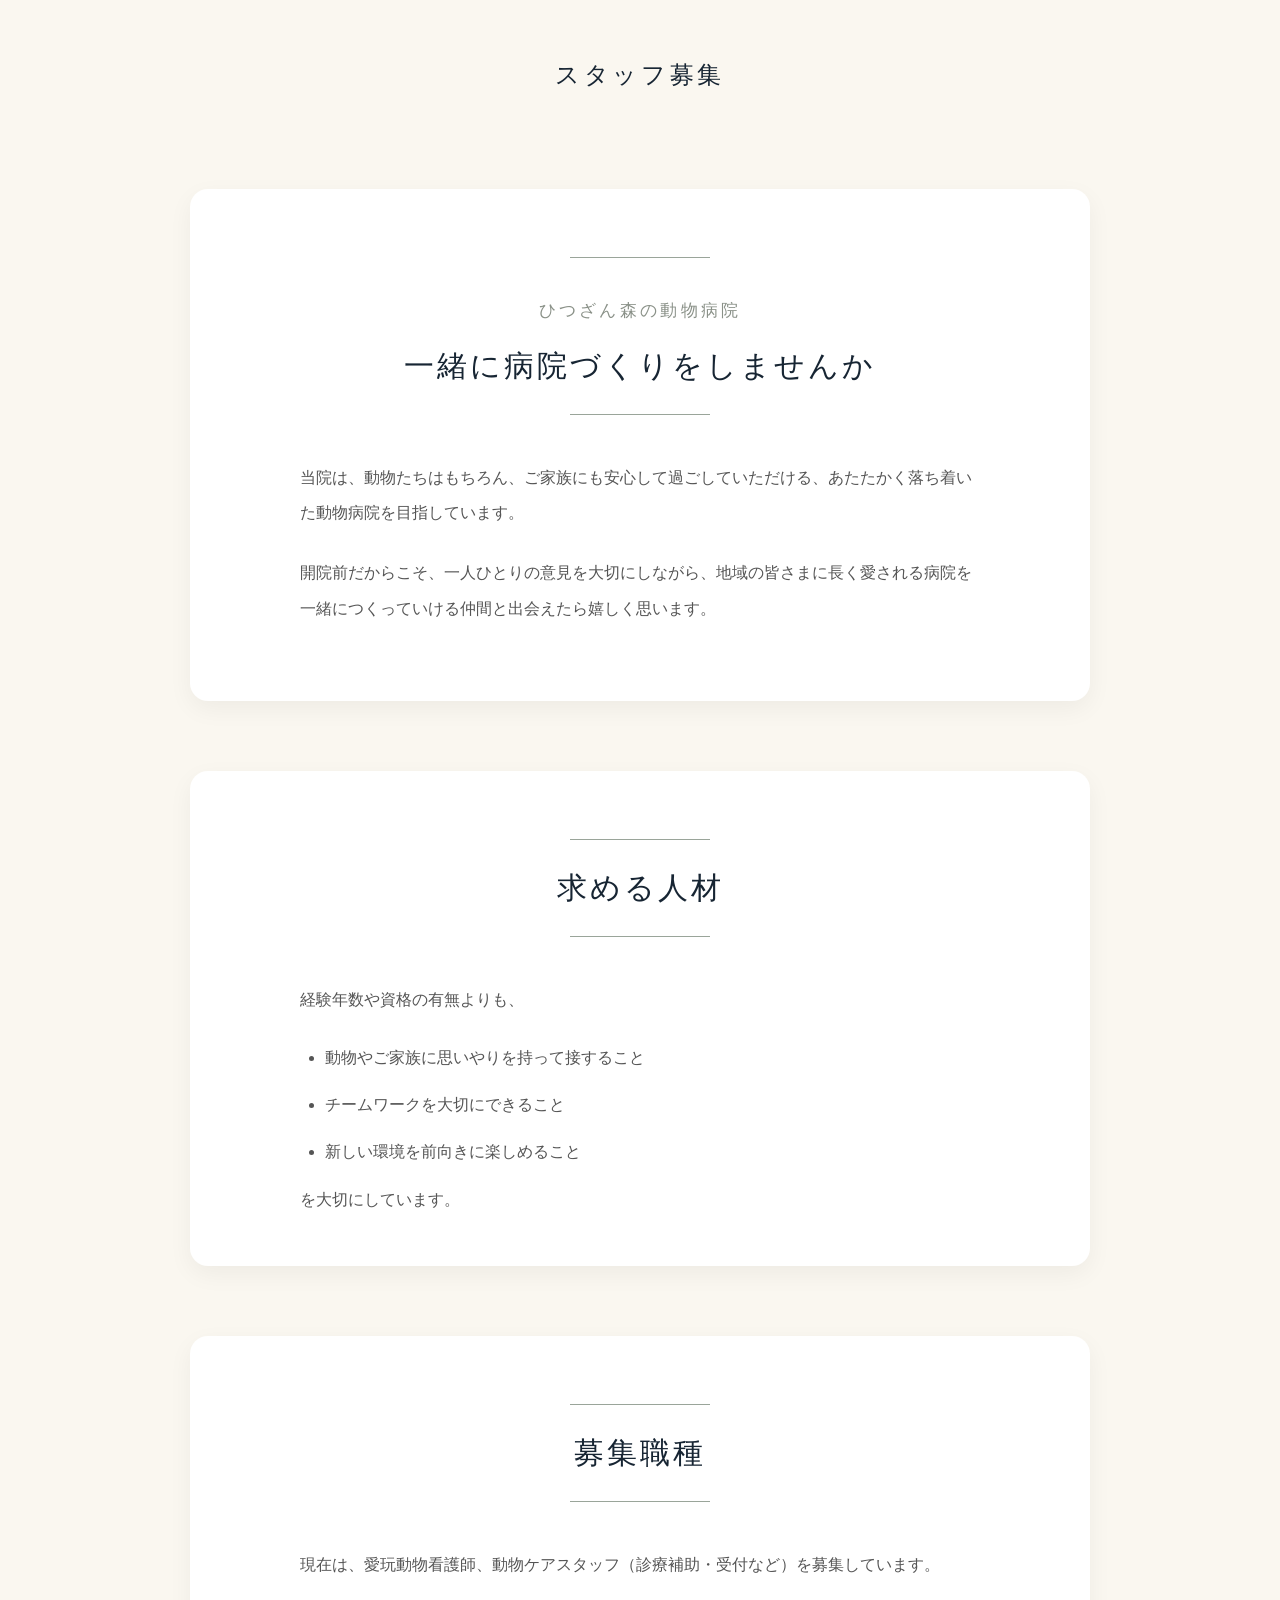
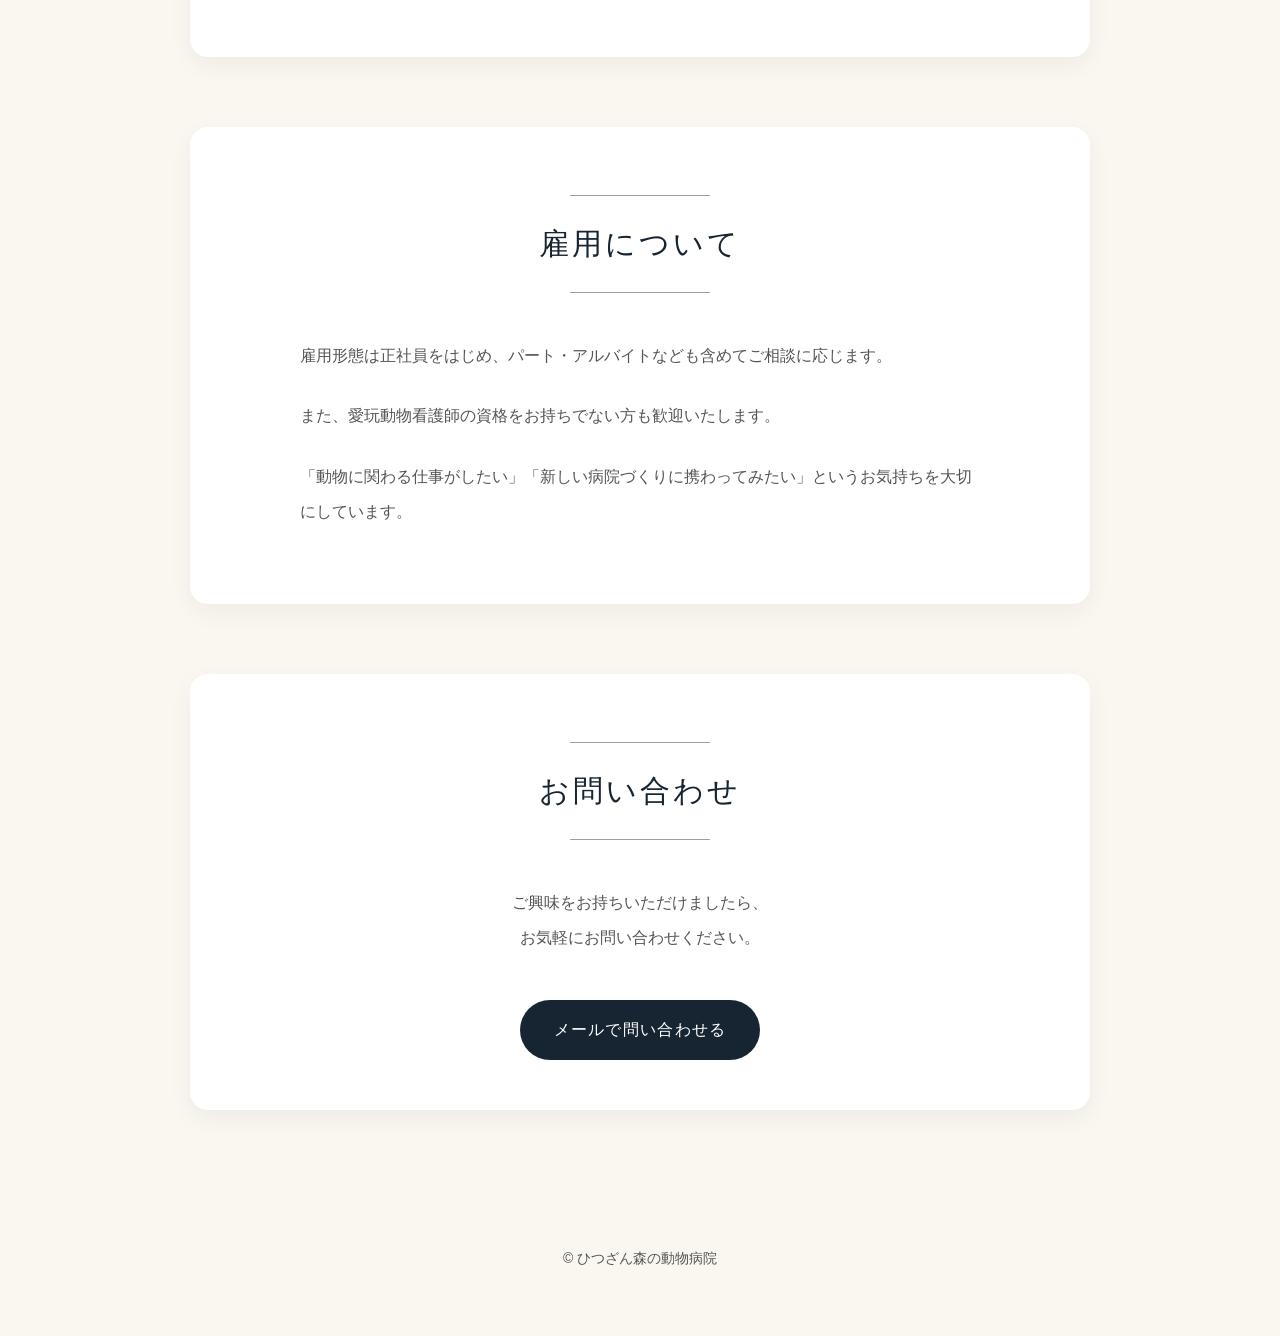
==== recruit.html @ e461d91d "Androidホームアイコン対応" ====
<!DOCTYPE html>
<html lang="ja">


<head>

<meta charset="UTF-8">

<meta name="viewport" content="width=device-width, initial-scale=1.0">


<title>
スタッフ募集｜ひつざん森の動物病院
</title>


<link rel="stylesheet" href="style.css">
<link rel="icon" href="images/favicon.png">
<link rel="apple-touch-icon" href="images/apple-touch-icon.png">
<link rel="manifest" href="manifest.json">
</head>



<body>



<header class="recruit-header">


<h1>

スタッフ募集

</h1>


</header>







<section class="section recruit-intro">


<h2>

<span class="clinic-name">
ひつざん森の動物病院
</span>

<br>

一緒に病院づくりを<span class="sp-only"><br></span>しませんか

</h2>




<div class="recruit-body">


<p>
当院は、動物たちはもちろん、ご家族にも安心して過ごしていただける、あたたかく落ち着いた動物病院を目指しています。
</p>



<p>
開院前だからこそ、一人ひとりの意見を大切にしながら、地域の皆さまに長く愛される病院を一緒につくっていける仲間と出会えたら嬉しく思います。
</p>


</div>


</section>









<section class="section">


<h2>

求める人材

</h2>




<div class="recruit-body">


<p>
経験年数や資格の有無よりも、
</p>



<ul>

<li>
動物やご家族に思いやりを持って接すること
</li>


<li>
チームワークを大切にできること
</li>


<li>
新しい環境を前向きに楽しめること
</li>


</ul>


を大切にしています。


</div>


</section>









<section class="section">


<h2>

募集職種

</h2>



<div class="recruit-body">


<p>
現在は、愛玩動物看護師、動物ケアスタッフ（診療補助・受付など）を募集しています。
</p>


</div>


</section>









<section class="section">


<h2>

雇用について

</h2>



<div class="recruit-body">


<p>
雇用形態は正社員をはじめ、パート・アルバイトなども含めてご相談に応じます。
</p>



<p>
また、愛玩動物看護師の資格をお持ちでない方も歓迎いたします。
</p>



<p>
「動物に関わる仕事がしたい」「新しい病院づくりに携わってみたい」というお気持ちを大切にしています。
</p>


</div>


</section>









<section class="section recruit-contact">


<h2>

お問い合わせ

</h2>



<p>
ご興味をお持ちいただけましたら、<br>
お気軽にお問い合わせください。
</p>



<a href="mailto:recruit@hitsuzanmorino.com" class="button">

メールで問い合わせる

</a>


</section>








<footer>

<p>
© ひつざん森の動物病院
</p>


</footer>




</body>


</html>
---- style.css ----
/* =================================
   ひつざん森の動物病院
   style.css 整理版
================================= */


/* ---------- 基本設定 ---------- */

* {
    box-sizing: border-box;
}


body {

    margin: 0;
    padding: 0;

    color: #555555;
    background-color: #faf7f0;

    font-family:
        "Noto Sans JP",
        "Hiragino Kaku Gothic ProN",
        sans-serif;

    line-height: 2;

}



/* ---------- トップ画像 ---------- */

.hero {

    width: 100%;
    max-width: 1200px;

    margin: 40px auto 0;

}


.hero img {

    width: 100%;
    height: auto;

    display: block;

}



/* ---------- カード ---------- */


.section {

    max-width: 900px;

    margin: 70px auto;

    padding: 50px 45px;

    background-color: #ffffff;

    border-radius: 18px;

    box-shadow:
        0 8px 25px rgba(0,0,0,0.05);

}



/* ---------- 見出し ---------- */


.section h2 {

    position: relative;

    margin-top: 0;
    margin-bottom: 45px;

    color: #172533;

    font-size: 30px;

    font-weight: 500;

    letter-spacing: 0.1em;

    text-align: center;

}



.clinic-name {

    display: inline-block;

    font-size: 0.55em;

    letter-spacing: 0.2em;

    color: #8a9188;

    margin-bottom: 8px;

}


/* 見出し線 */

.section h2::before,
.section h2::after {

    content: "";

    display: block;

    width: 140px;

    height: 1px;

    background-color: #9aa59a;

    margin: 18px auto;

}



/* ---------- 本文 ---------- */


.section p {

    max-width: 680px;

    margin-left: auto;
    margin-right: auto;

    margin-bottom: 25px;

    color: #555555;

    line-height: 2.2;

}



.center-text {

    text-align: center;

}



/* ---------- 日付 ---------- */


.event-date {

    text-align: center;

    margin: 35px 0;

}



.date-title {

    color: #8a9188;

    font-size: 15px;

    letter-spacing: 0.15em;

}



.date {

    color: #172533;

    font-size: 22px;

    line-height: 2;

    letter-spacing: 0.08em;

}



.event-note {

    padding: 18px;

    margin-top: 30px;

    text-align: center;

    background-color: #f7f5ef;

    border-radius: 10px;

}



/* ---------- 地図 ---------- */


.section img {

    width: 70%;

    max-width: 450px;

    height: auto;

    display: block;

    margin: 35px auto;

}



.access-text,
.parking-text {

    text-align: center;

}

/* ---------- ボタン ---------- */


.button {

    display: inline-block;

    padding: 14px 34px;

    margin-top: 20px;

    background-color: #172533;

    color: #ffffff;

    text-decoration: none;

    border-radius: 40px;

    letter-spacing: 0.08em;

    transition: 0.25s ease;

    -webkit-tap-highlight-color: transparent;

    -webkit-touch-callout: none;

}



.button:link,
.button:visited {

    color: #ffffff;

    text-decoration: none;

}



.button:hover {

    opacity: 0.85;

    transform: translateY(-2px);

}



.button:active {

    transform: translateY(0);

}



.access-button {

    text-align: center;

}



/* ---------- スタッフ募集 ---------- */


.recruit {

    border: 1px solid #d8d5cc;

    text-align: center;

}



.recruit-message {

    font-size: 18px;

    color: #172533;

    letter-spacing: 0.08em;

}



/* ---------- Instagram ---------- */


.instagram {

    text-align: center;

}



.instagram-qr img {

    width: 150px;

    max-width: 45%;

    display: block;

    margin: 25px auto;

}



/* ---------- フッター ---------- */


footer {

    text-align: center;

    padding: 50px 20px;

    color: #555;

    font-size: 14px;

}



/* ---------- recruitページ ---------- */


.recruit-header {

    text-align: center;

    padding: 35px 20px 10px;

}



.recruit-header h1 {

    color: #172533;

    font-size: 24px;

    font-weight: 400;

    letter-spacing: 0.15em;

    margin-bottom: 10px;

}



.recruit-body {

    max-width: 680px;

    margin: 0 auto;

}



.recruit-body ul {

    padding-left: 25px;

}



.recruit-body li {

    margin-bottom: 15px;

}



.recruit-contact {

    text-align: center;

}



/* スマホ専用改行 */

.sp-only {

    display: none;

}


/* ---------- スマホ ---------- */


@media screen and (max-width:768px){


    .hero {

        margin-top:20px;

    }



    .section {

        margin:40px 15px;

        padding:35px 25px;

        border-radius:14px;

    }



    .section h2 {

        font-size:24px;

        letter-spacing:0.08em;

    }



    .clinic-name {

        font-size:0.55em;

    }



    .section h2::before,
    .section h2::after {

        width:90px;

    }



    .section p {

        font-size:15px;

    }



    .section img {

        width:90%;

    }



    .button {

        width:100%;

        text-align:center;

    }



    .instagram-qr img {

        width:120px;

    }



}



/* ---------- クイックリンク ---------- */


.quick-links {

    display:flex;

    justify-content:center;

    gap:15px;

    margin:35px auto 50px;

    flex-wrap:wrap;

}



.quick-links a {

    display:block;

    padding:10px 25px;

    border:1px solid #b8bdb5;

    border-radius:4px;

    text-decoration:none;

    color:#172533;

    letter-spacing:0.12em;

    background:transparent;

    font-size:14px;

    text-align:center;

}



.quick-links a:hover {

    background-color:#f5f3ed;

}



/* ---------- クイックリンク スマホ ---------- */


@media screen and (max-width:768px){


    .quick-links {

        flex-wrap:nowrap;

        gap:8px;

    }



    .quick-links a {

        padding:9px 10px;

        font-size:12px;

        flex:1;

    }


}



/* ---------- recruitページ スマホ ---------- */


@media screen and (max-width:768px){


    .recruit-header h1 {

        font-size:24px;

    }



    .recruit-intro h2 {

        font-size:24px;

    }


}
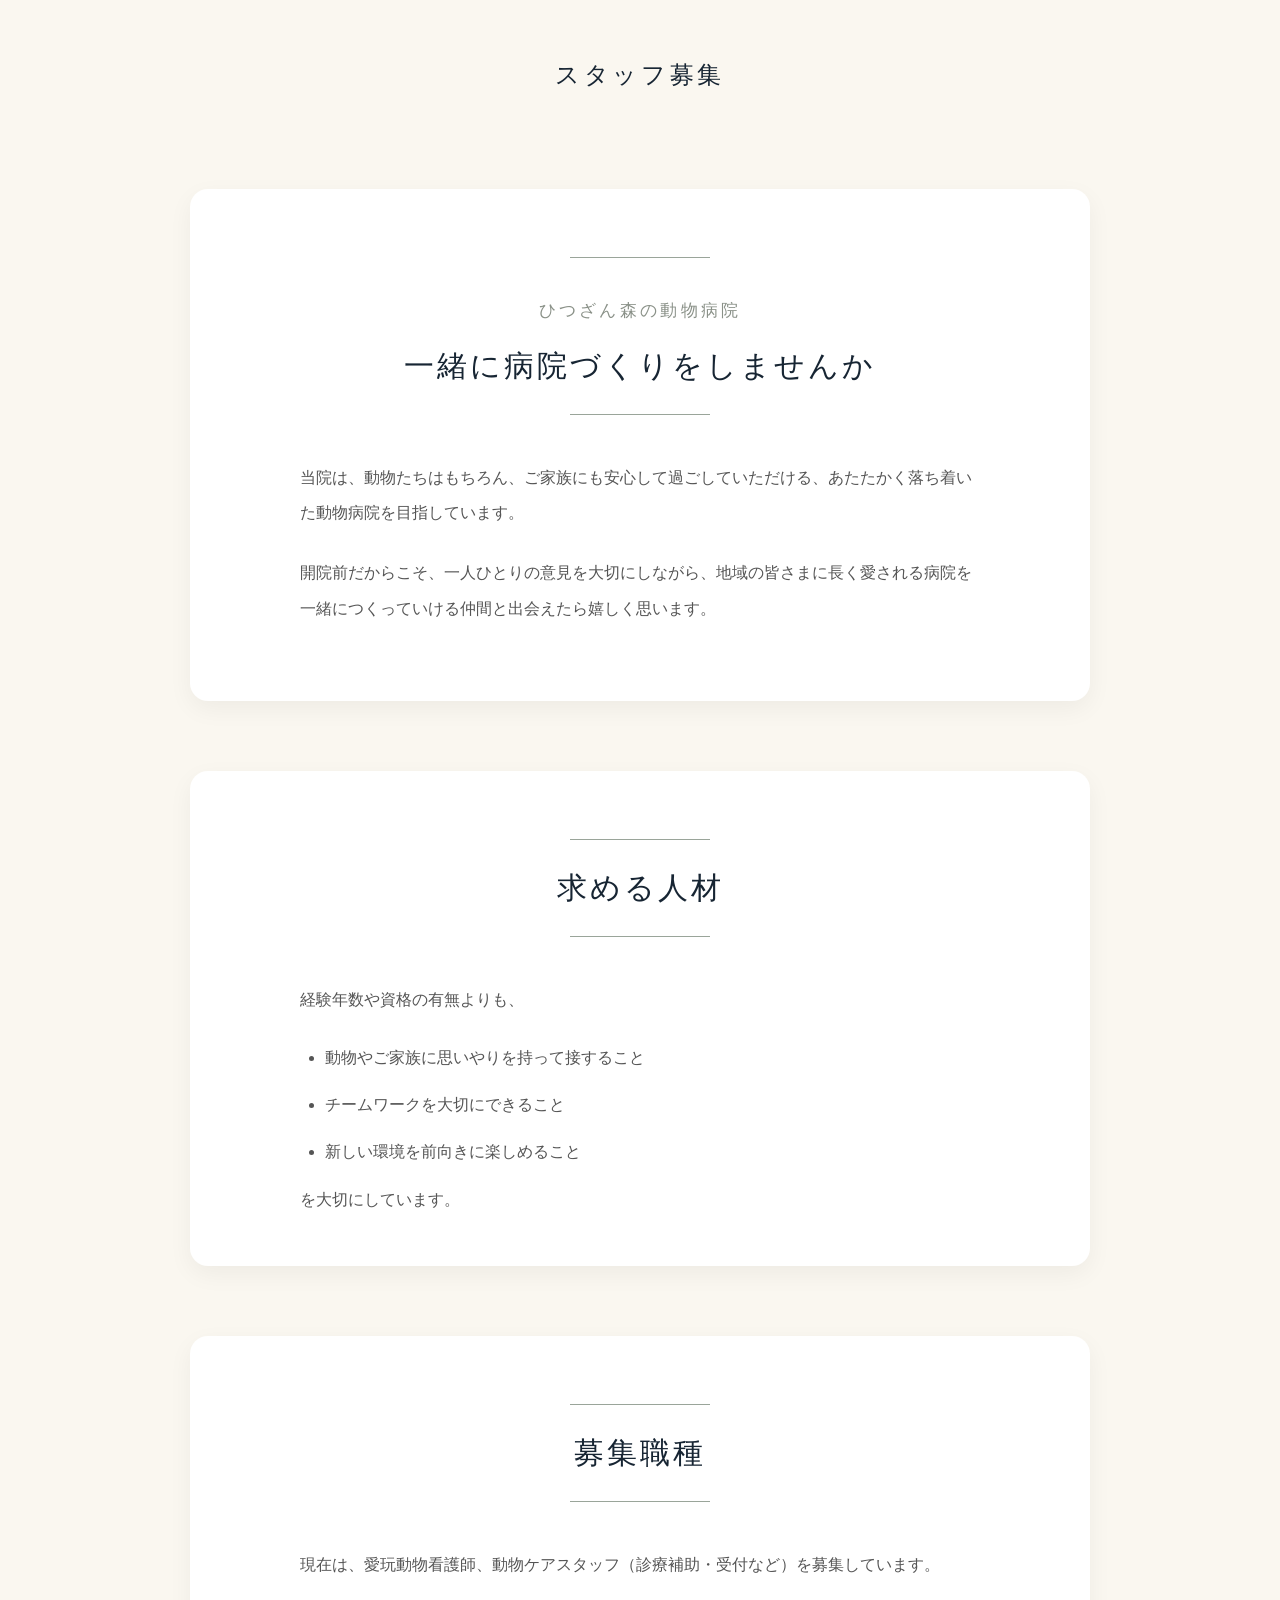
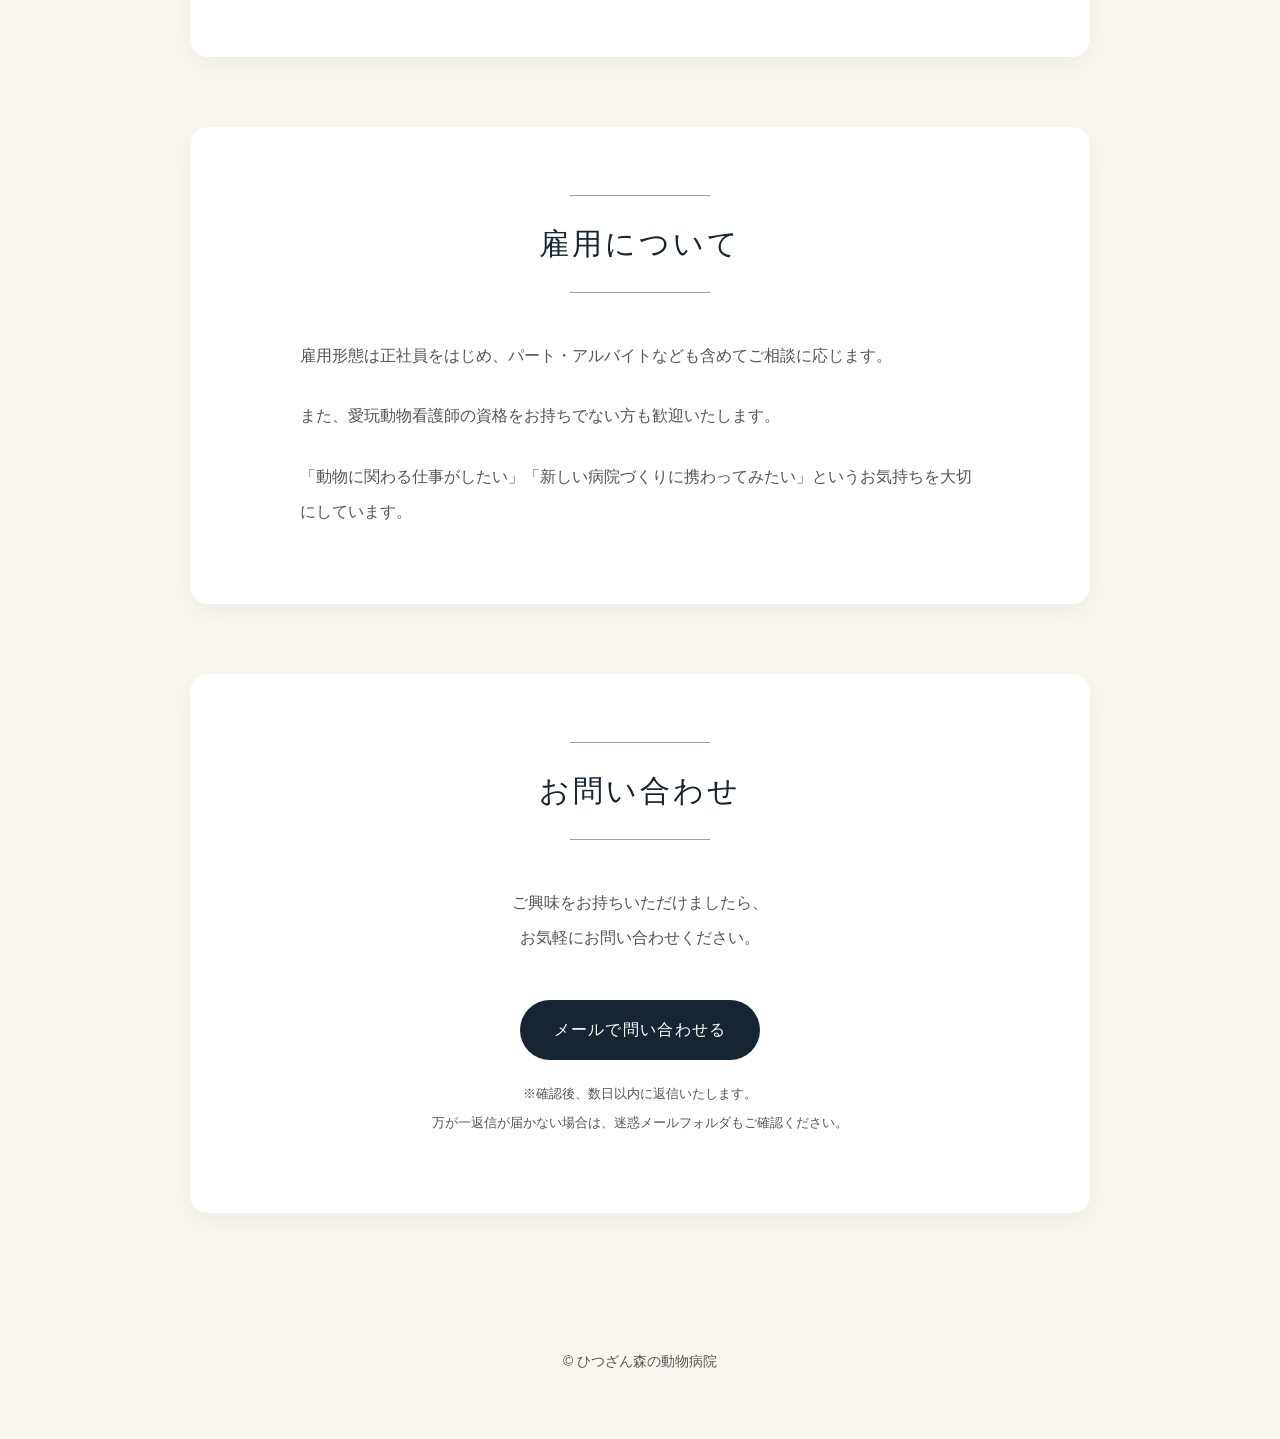
==== commit 30d6d74a: "メール注意書き追加" ====
--- a/recruit.html
+++ b/recruit.html
@@ -13,7 +13,15 @@
 スタッフ募集｜ひつざん森の動物病院
 </title>
 
-
+<!-- Google tag (gtag.js) -->
+<script async src="https://www.googletagmanager.com/gtag/js?id=G-FHLHRVP0L9"></script>
+<script>
+  window.dataLayer = window.dataLayer || [];
+  function gtag(){dataLayer.push(arguments);}
+  gtag('js', new Date());
+
+  gtag('config', 'G-FHLHRVP0L9');
+</script>
 <link rel="stylesheet" href="style.css">
 <link rel="icon" href="images/favicon.png">
 <link rel="apple-touch-icon" href="images/apple-touch-icon.png">
@@ -245,7 +253,10 @@
 メールで問い合わせる
 
 </a>
-
+<p class="mail-note">
+※確認後、数日以内に返信いたします。<br>
+万が一返信が届かない場合は、迷惑メールフォルダもご確認ください。
+</p>
 
 </section>
 
--- a/style.css
+++ b/style.css
@@ -440,7 +440,21 @@
 
 }
 
-
+/* ---------- メール注意書き ---------- */
+
+.mail-note {
+
+    margin-top: 20px;
+
+    text-align: center;
+
+    color: #888888;
+
+    font-size: 13px;
+
+    line-height: 1.8;
+
+}
 
 /* スマホ専用改行 */
 
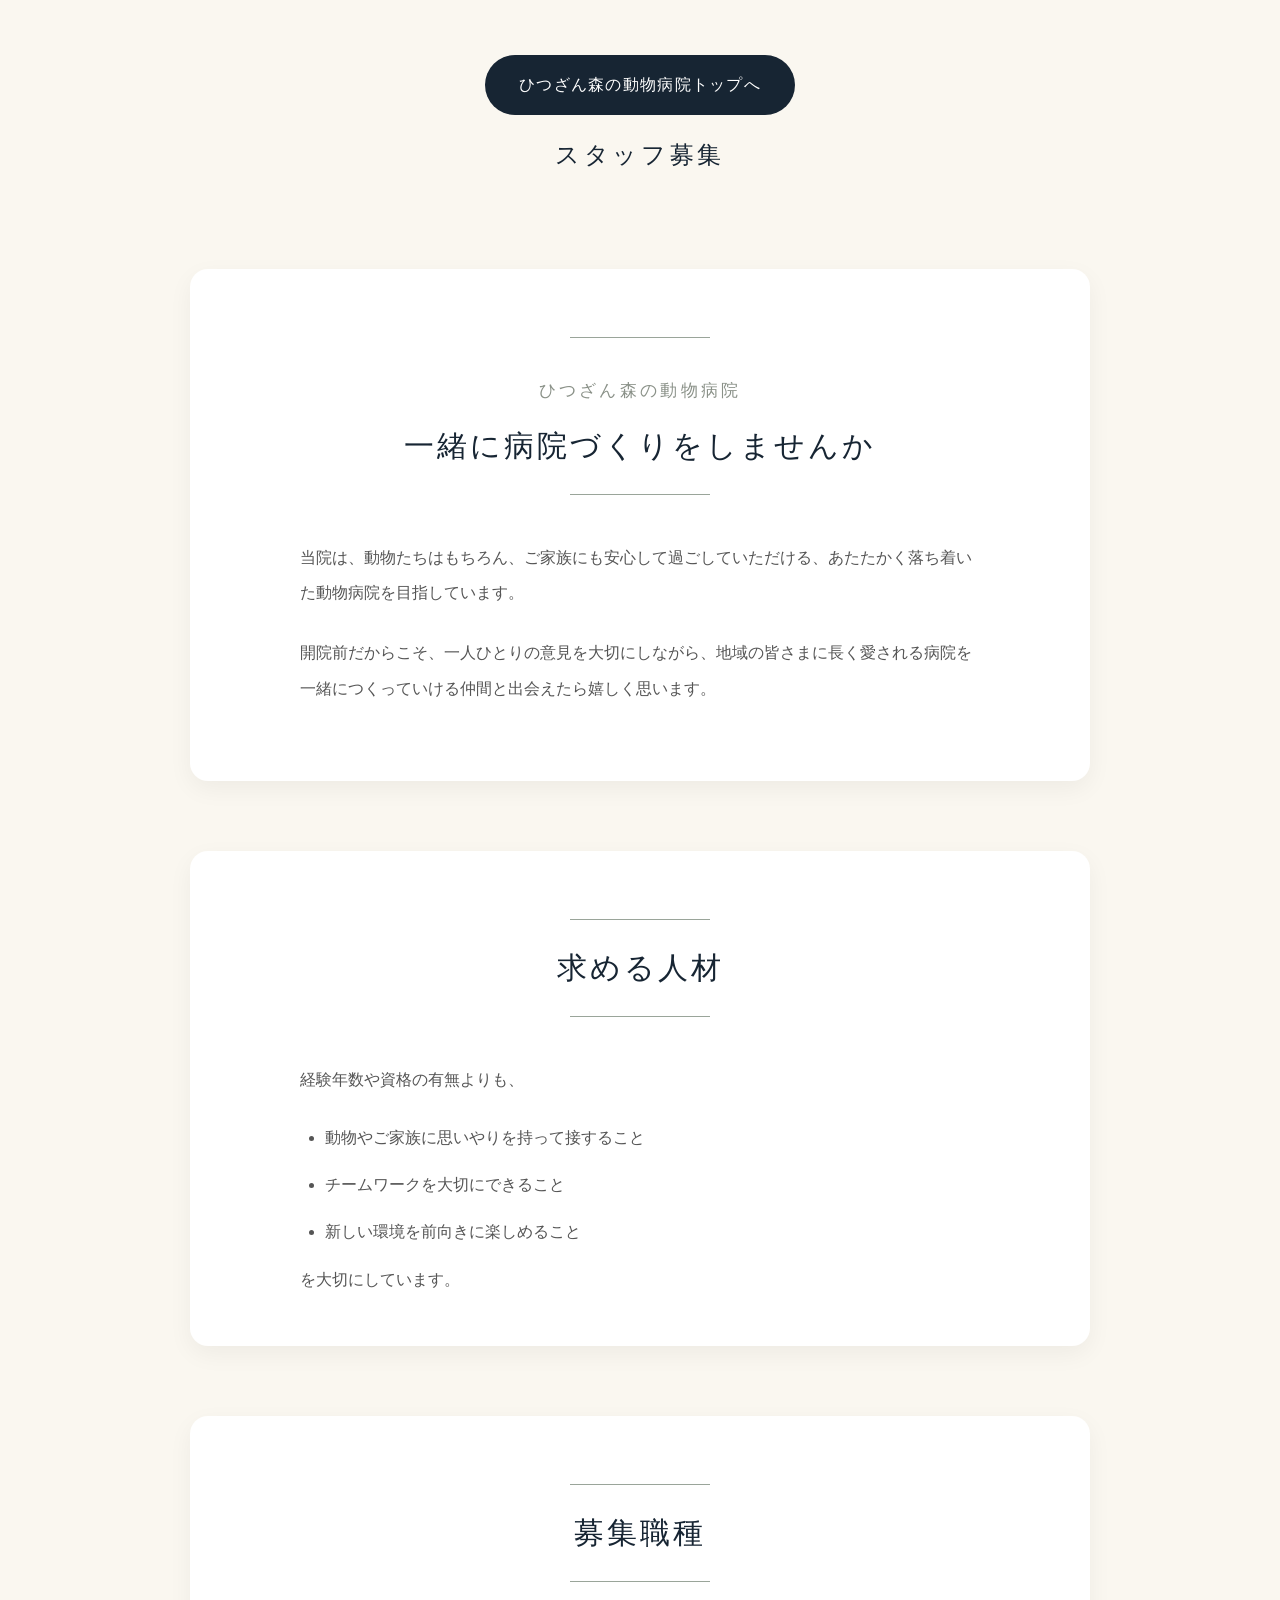
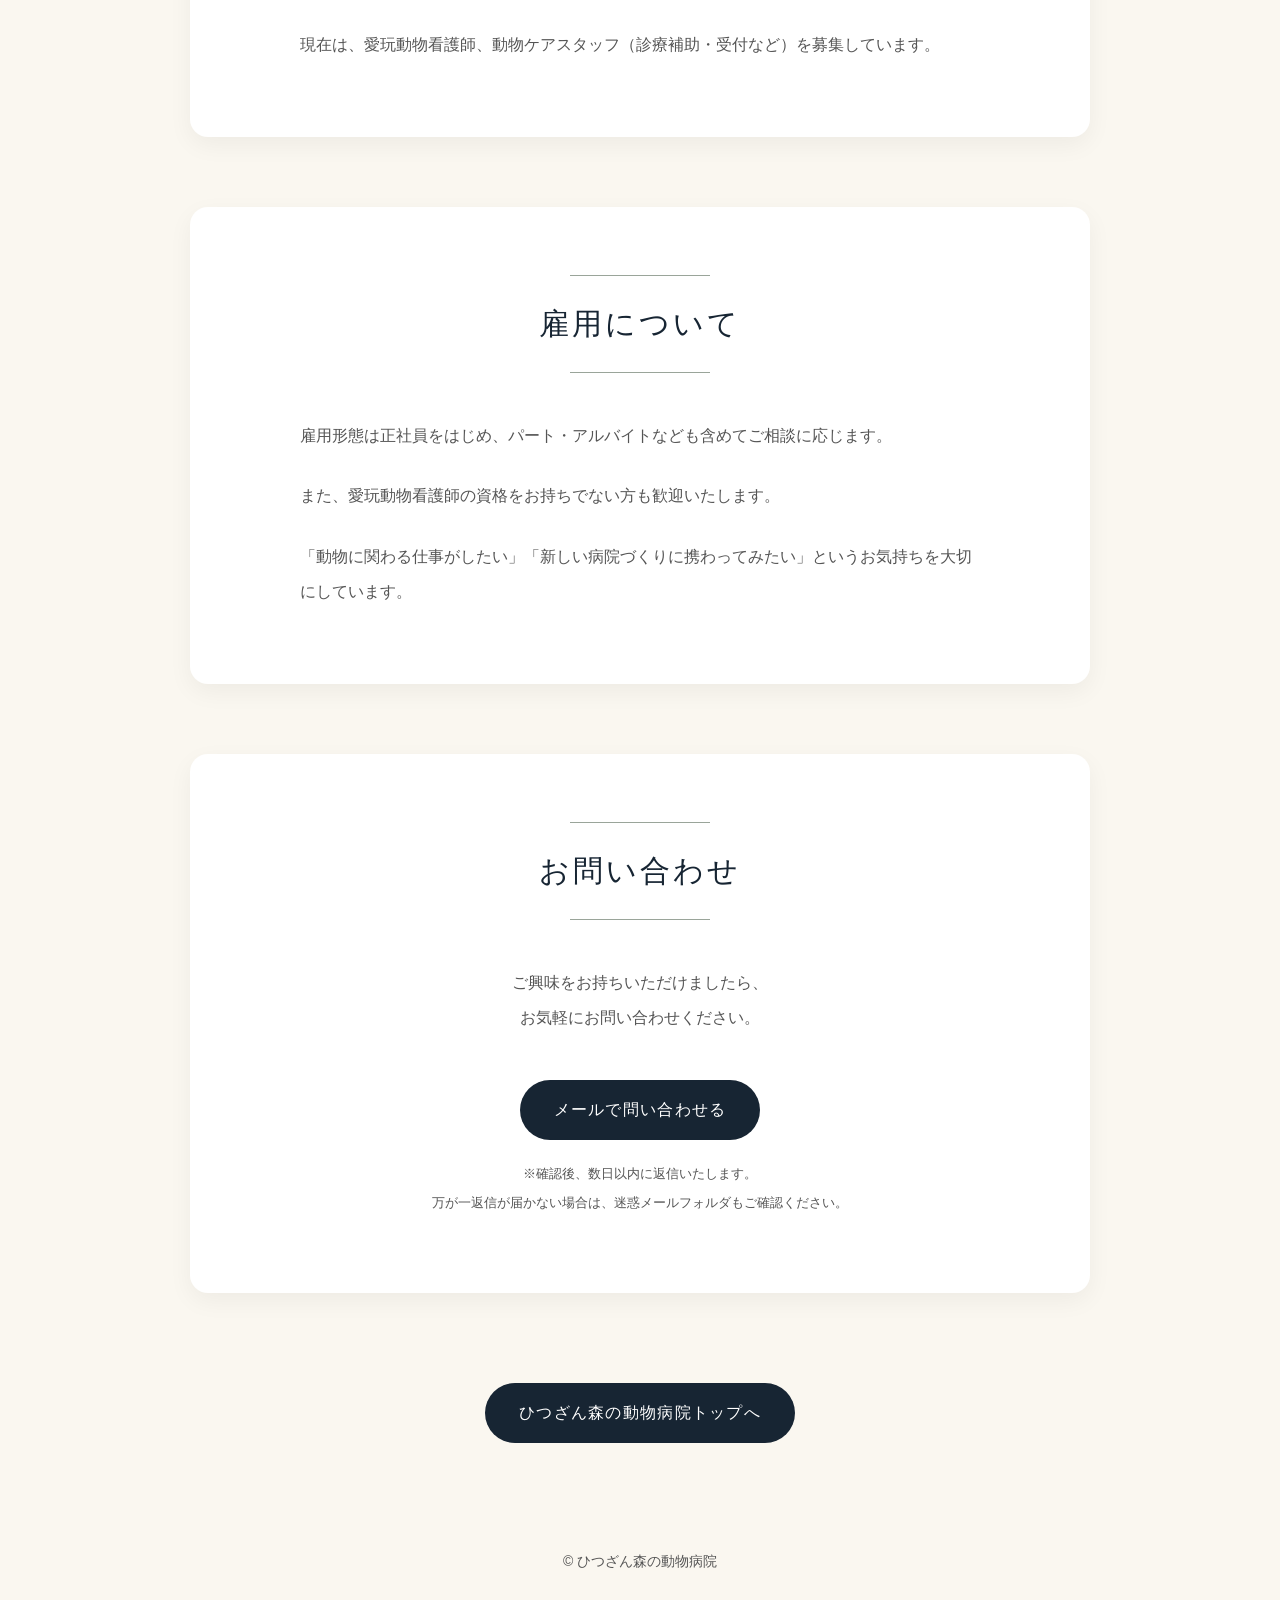
==== commit a7af04dc: "スタッフ募集ページ、トップページボタン" ====
--- a/recruit.html
+++ b/recruit.html
@@ -36,6 +36,10 @@
 
 <header class="recruit-header">
 
+<a href="index.html" class="button">
+ひつざん森の動物病院トップへ
+</a>
+
 
 <h1>
 
@@ -262,7 +266,13 @@
 
 
 
-
+<div class="back-home">
+
+<a href="index.html" class="button">
+ひつざん森の動物病院トップへ
+</a>
+
+</div>
 
 
 
--- a/style.css
+++ b/style.css
@@ -661,4 +661,20 @@
     }
 
 
+}
+
+.home-button {
+    display: inline-block;
+    margin-bottom: 20px;
+    padding: 10px 24px;
+    background-color: #172533;
+    color: #ffffff;
+    text-decoration: none;
+    border-radius: 40px;
+    letter-spacing: 0.08em;
+}
+
+.back-home {
+    text-align: center;
+    margin: 40px 0;
 }
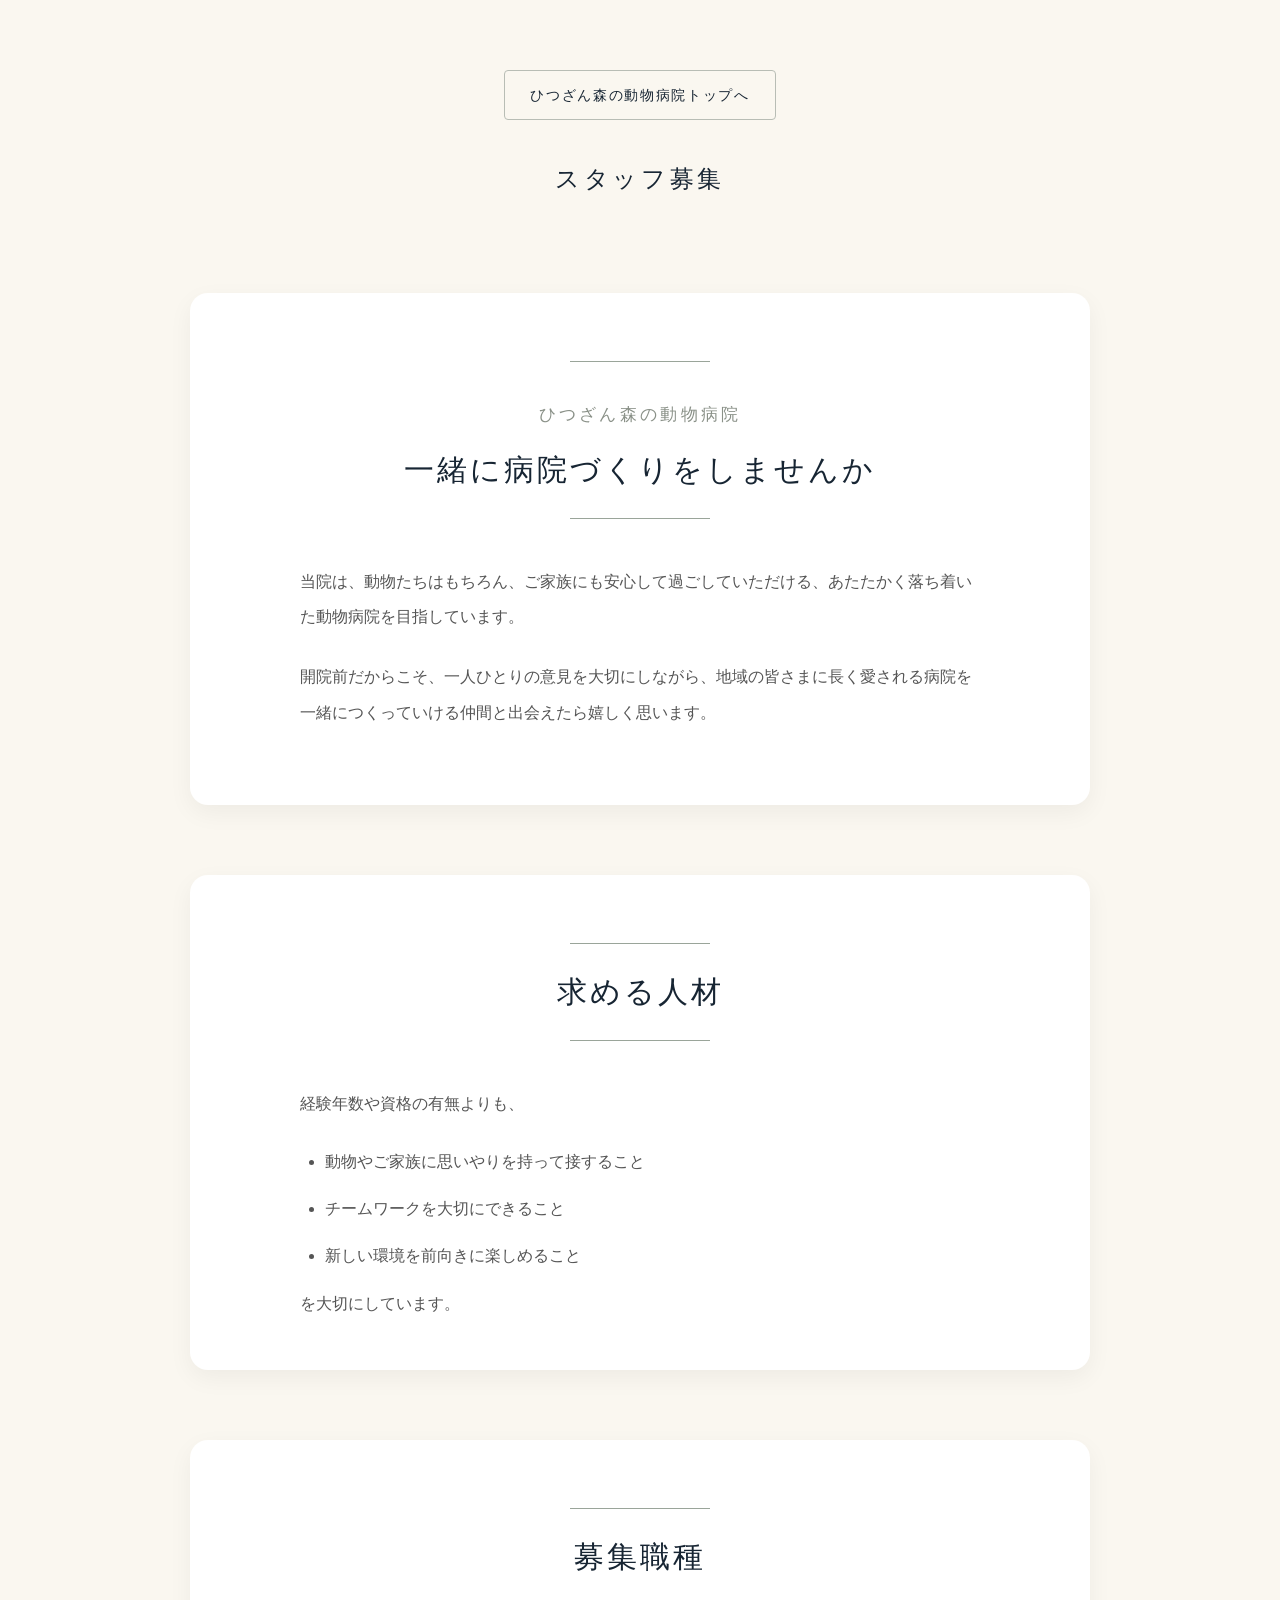
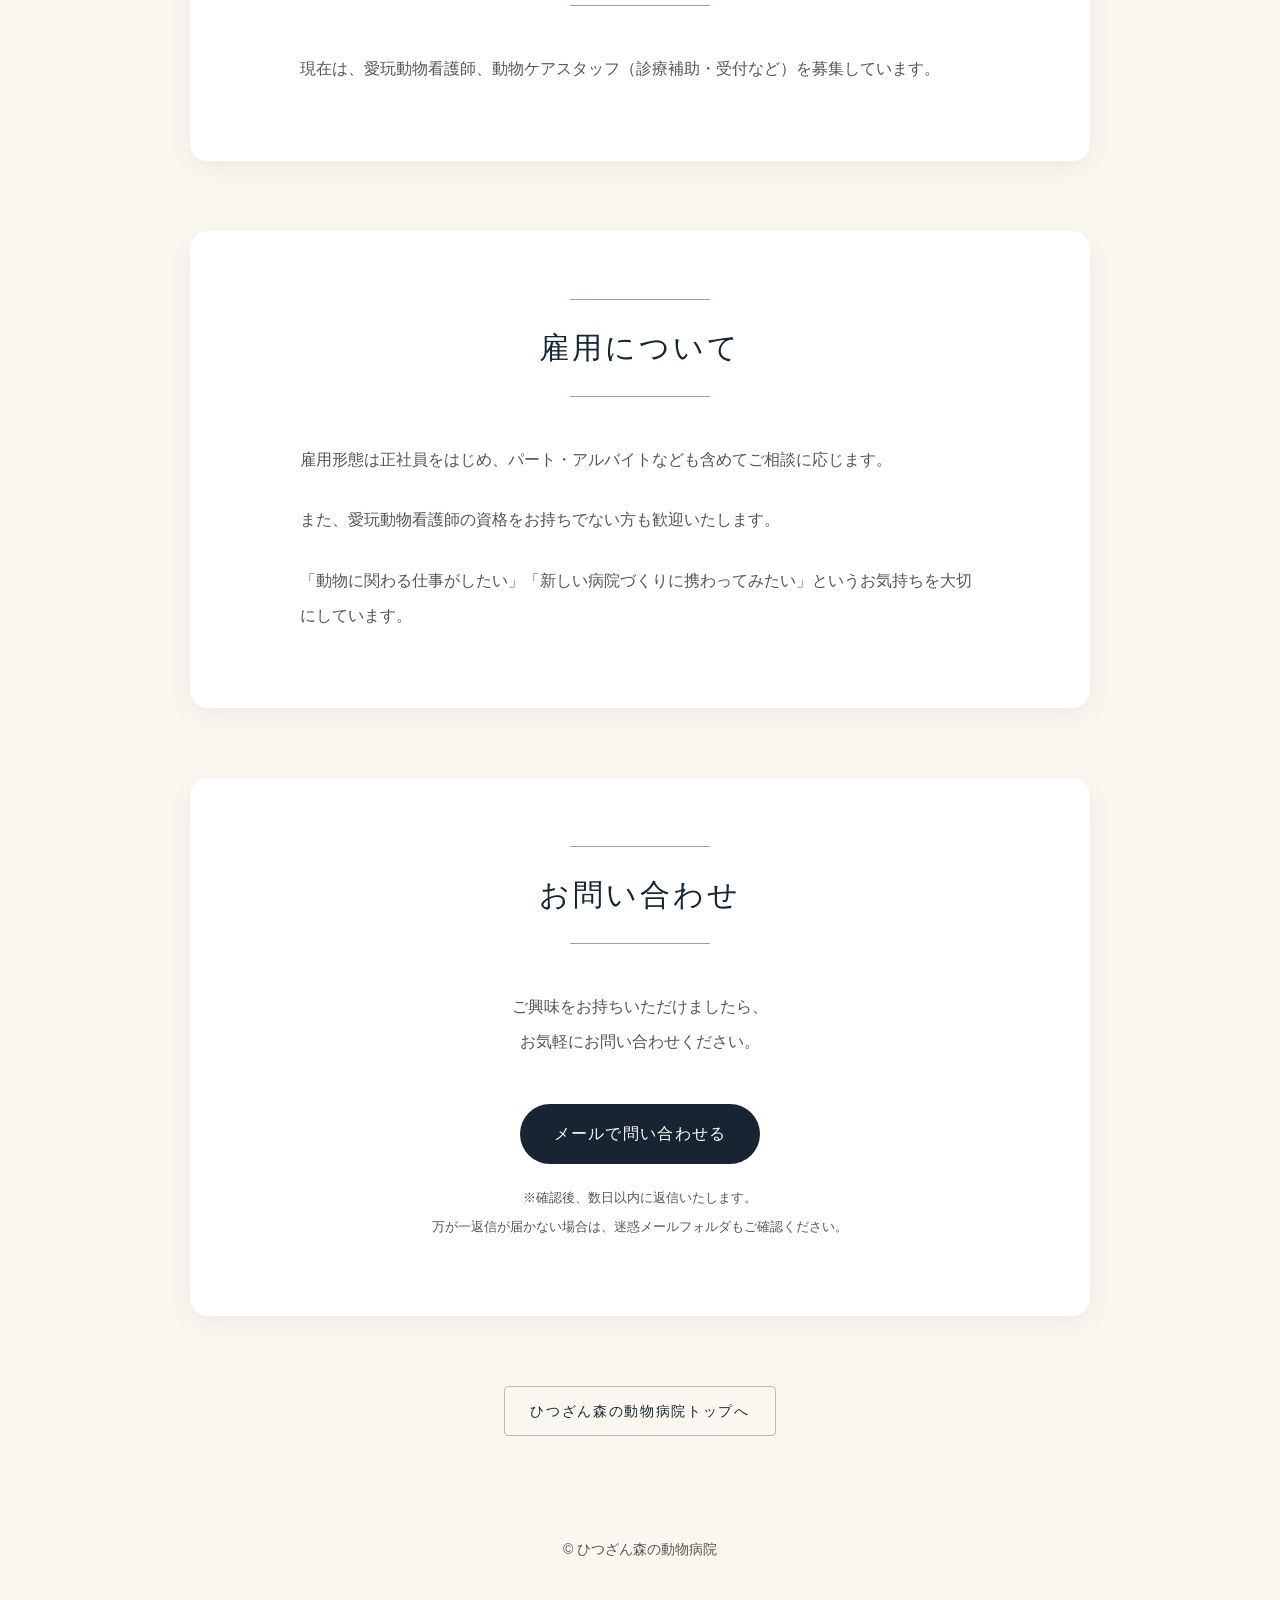
==== commit 90dbf18f: "戻るボタン改定" ====
--- a/recruit.html
+++ b/recruit.html
@@ -36,9 +36,11 @@
 
 <header class="recruit-header">
 
-<a href="index.html" class="button">
+<div class="back-home">
+<a href="index.html">
 ひつざん森の動物病院トップへ
 </a>
+</div>
 
 
 <h1>
@@ -267,11 +269,9 @@
 
 
 <div class="back-home">
-
-<a href="index.html" class="button">
+<a href="index.html">
 ひつざん森の動物病院トップへ
 </a>
-
 </div>
 
 
--- a/style.css
+++ b/style.css
@@ -663,18 +663,25 @@
 
 }
 
-.home-button {
-    display: inline-block;
-    margin-bottom: 20px;
-    padding: 10px 24px;
-    background-color: #172533;
-    color: #ffffff;
-    text-decoration: none;
-    border-radius: 40px;
-    letter-spacing: 0.08em;
-}
+/* ---------- 戻るリンク ---------- */
 
 .back-home {
-    text-align: center;
-    margin: 40px 0;
+    text-align:center;
+    margin:35px auto;
+}
+
+.back-home a {
+    display:inline-block;
+    padding:10px 25px;
+    border:1px solid #b8bdb5;
+    border-radius:4px;
+    text-decoration:none;
+    color:#172533;
+    letter-spacing:0.12em;
+    background:transparent;
+    font-size:14px;
+}
+
+.back-home a:hover {
+    background-color:#f5f3ed;
 }
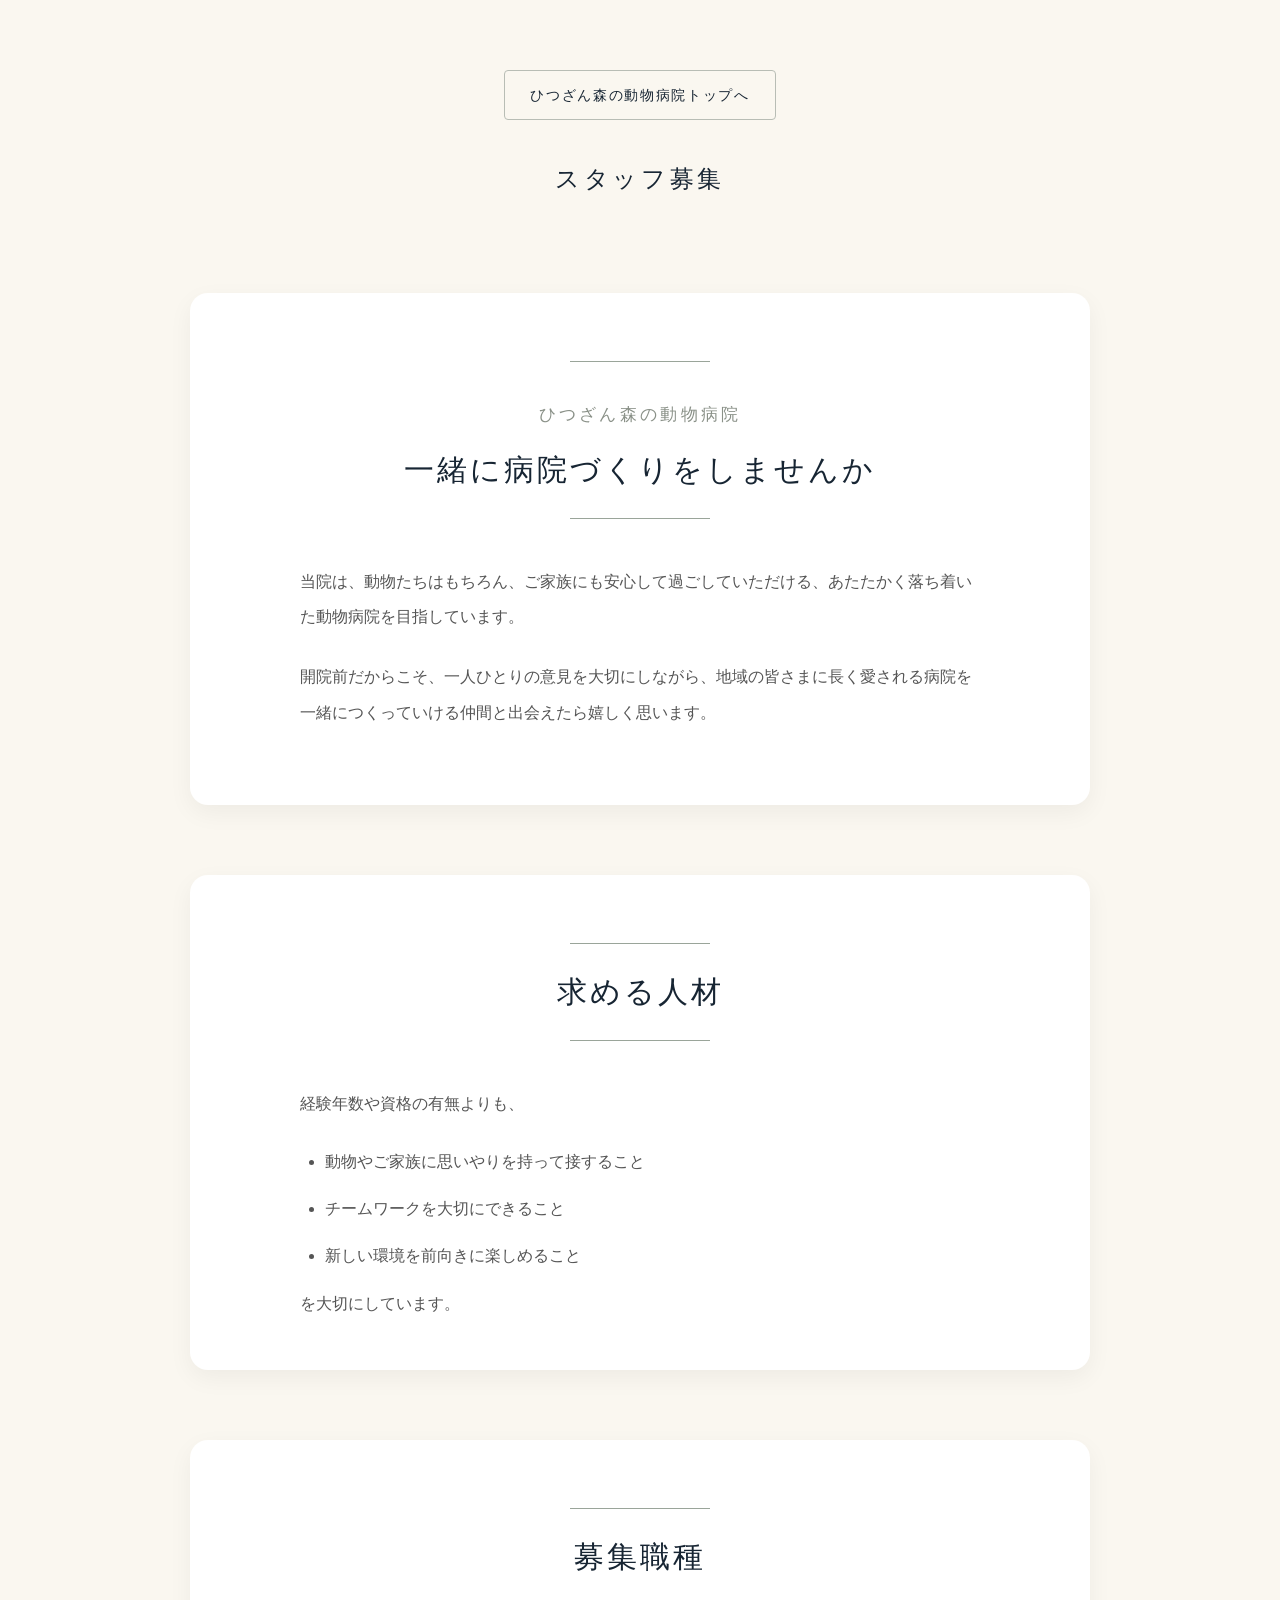
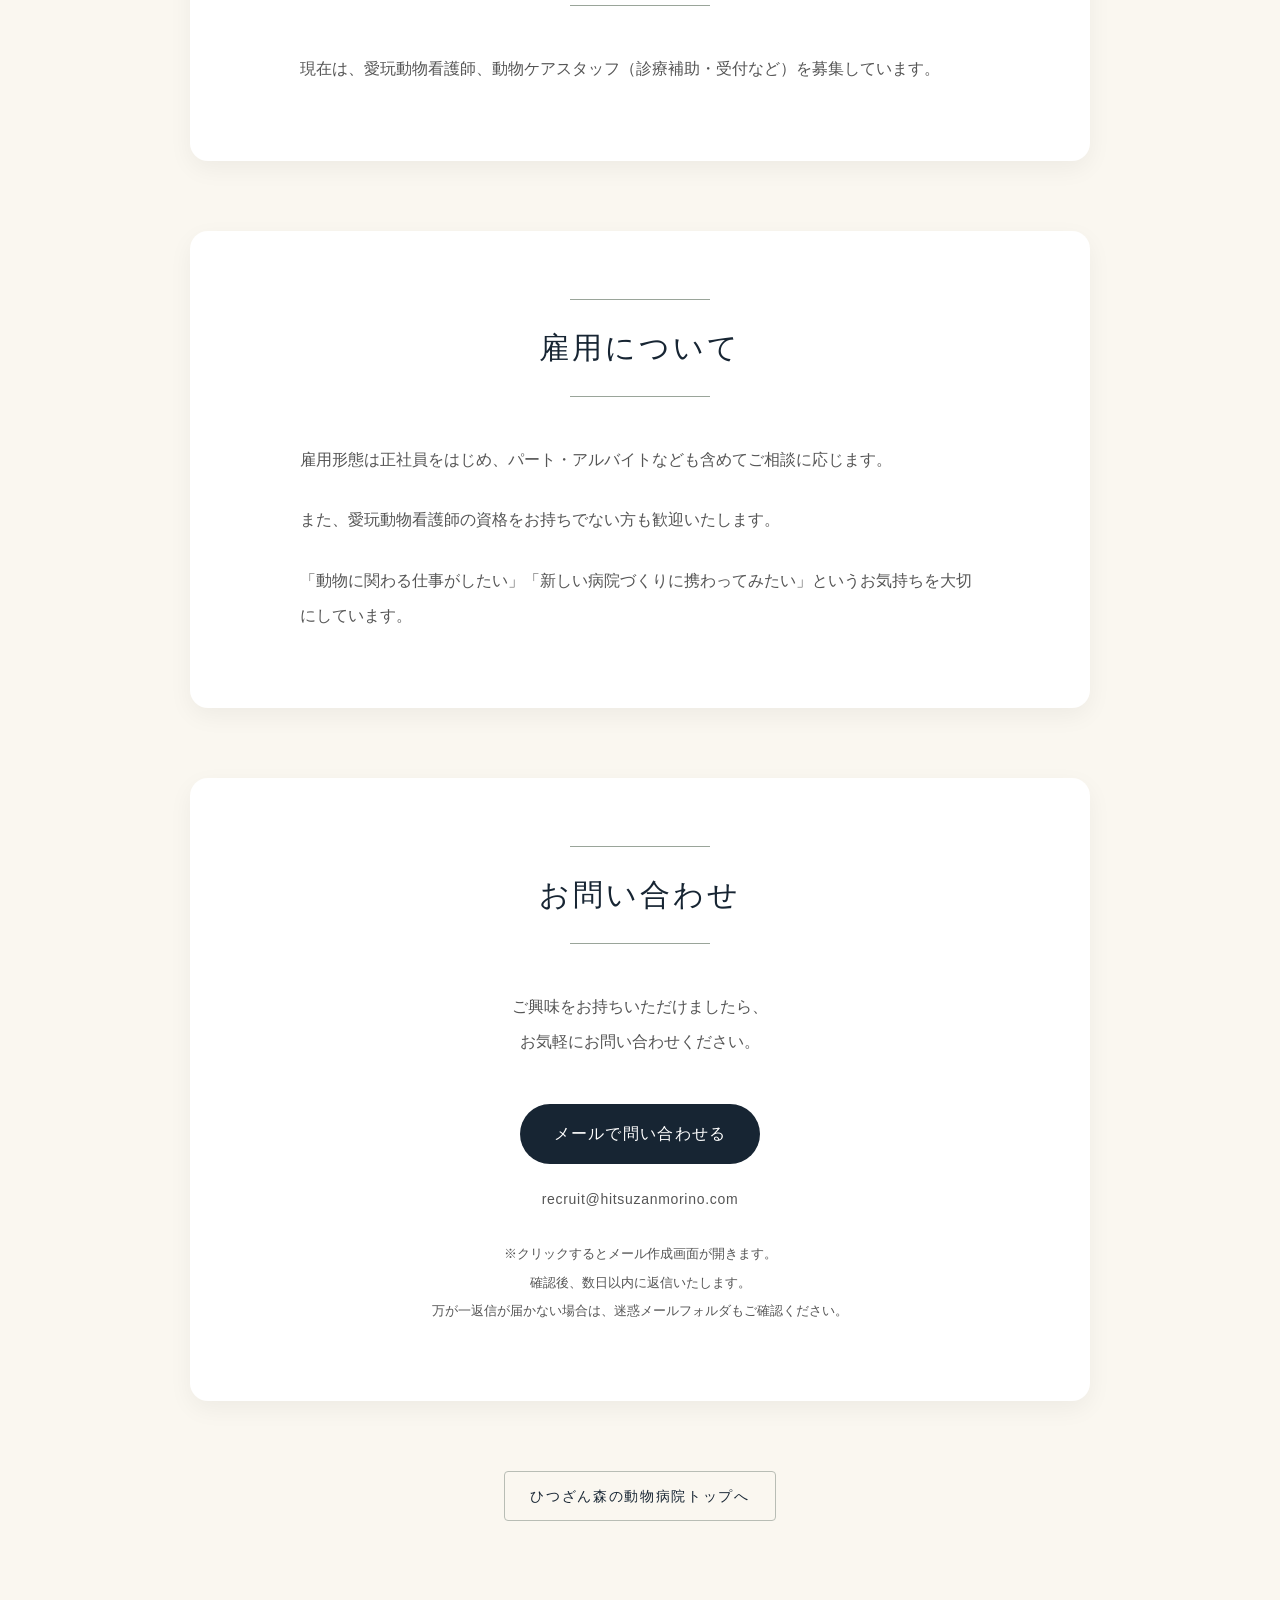
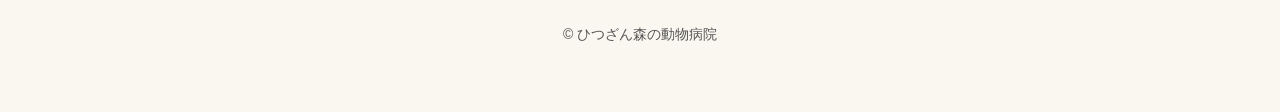
==== commit 62598f1b: "メール問い合わせ表示修正" ====
--- a/recruit.html
+++ b/recruit.html
@@ -13,14 +13,17 @@
 スタッフ募集｜ひつざん森の動物病院
 </title>
 
+<link rel="canonical" href="https://hitsuzanmorino.com/recruit.html">
+
+
 <!-- Google tag (gtag.js) -->
-<script async src="https://www.googletagmanager.com/gtag/js?id=G-FHLHRVP0L9"></script>
+<script async src="https://www.googletagmanager.com/gtag/js?id=G-Y7RP22H5C7"></script>
 <script>
   window.dataLayer = window.dataLayer || [];
   function gtag(){dataLayer.push(arguments);}
   gtag('js', new Date());
 
-  gtag('config', 'G-FHLHRVP0L9');
+  gtag('config', 'G-Y7RP22H5C7');
 </script>
 <link rel="stylesheet" href="style.css">
 <link rel="icon" href="images/favicon.png">
@@ -238,13 +241,9 @@
 
 <section class="section recruit-contact">
 
-
-<h2>
-
+<h2>
 お問い合わせ
-
-</h2>
-
+</h2>
 
 
 <p>
@@ -253,14 +252,17 @@
 </p>
 
 
-
 <a href="mailto:recruit@hitsuzanmorino.com" class="button">
-
 メールで問い合わせる
-
 </a>
+
+<p class="mail-address">
+recruit@hitsuzanmorino.com
+</p>
+
 <p class="mail-note">
-※確認後、数日以内に返信いたします。<br>
+※クリックするとメール作成画面が開きます。<br>
+確認後、数日以内に返信いたします。<br>
 万が一返信が届かない場合は、迷惑メールフォルダもご確認ください。
 </p>
 
--- a/style.css
+++ b/style.css
@@ -684,4 +684,13 @@
 
 .back-home a:hover {
     background-color:#f5f3ed;
+}
+
+
+
+.mail-address {
+    margin-top: 20px;
+    font-size: 14px;
+    letter-spacing: 0.05em;
+    color: #172533;
 }
